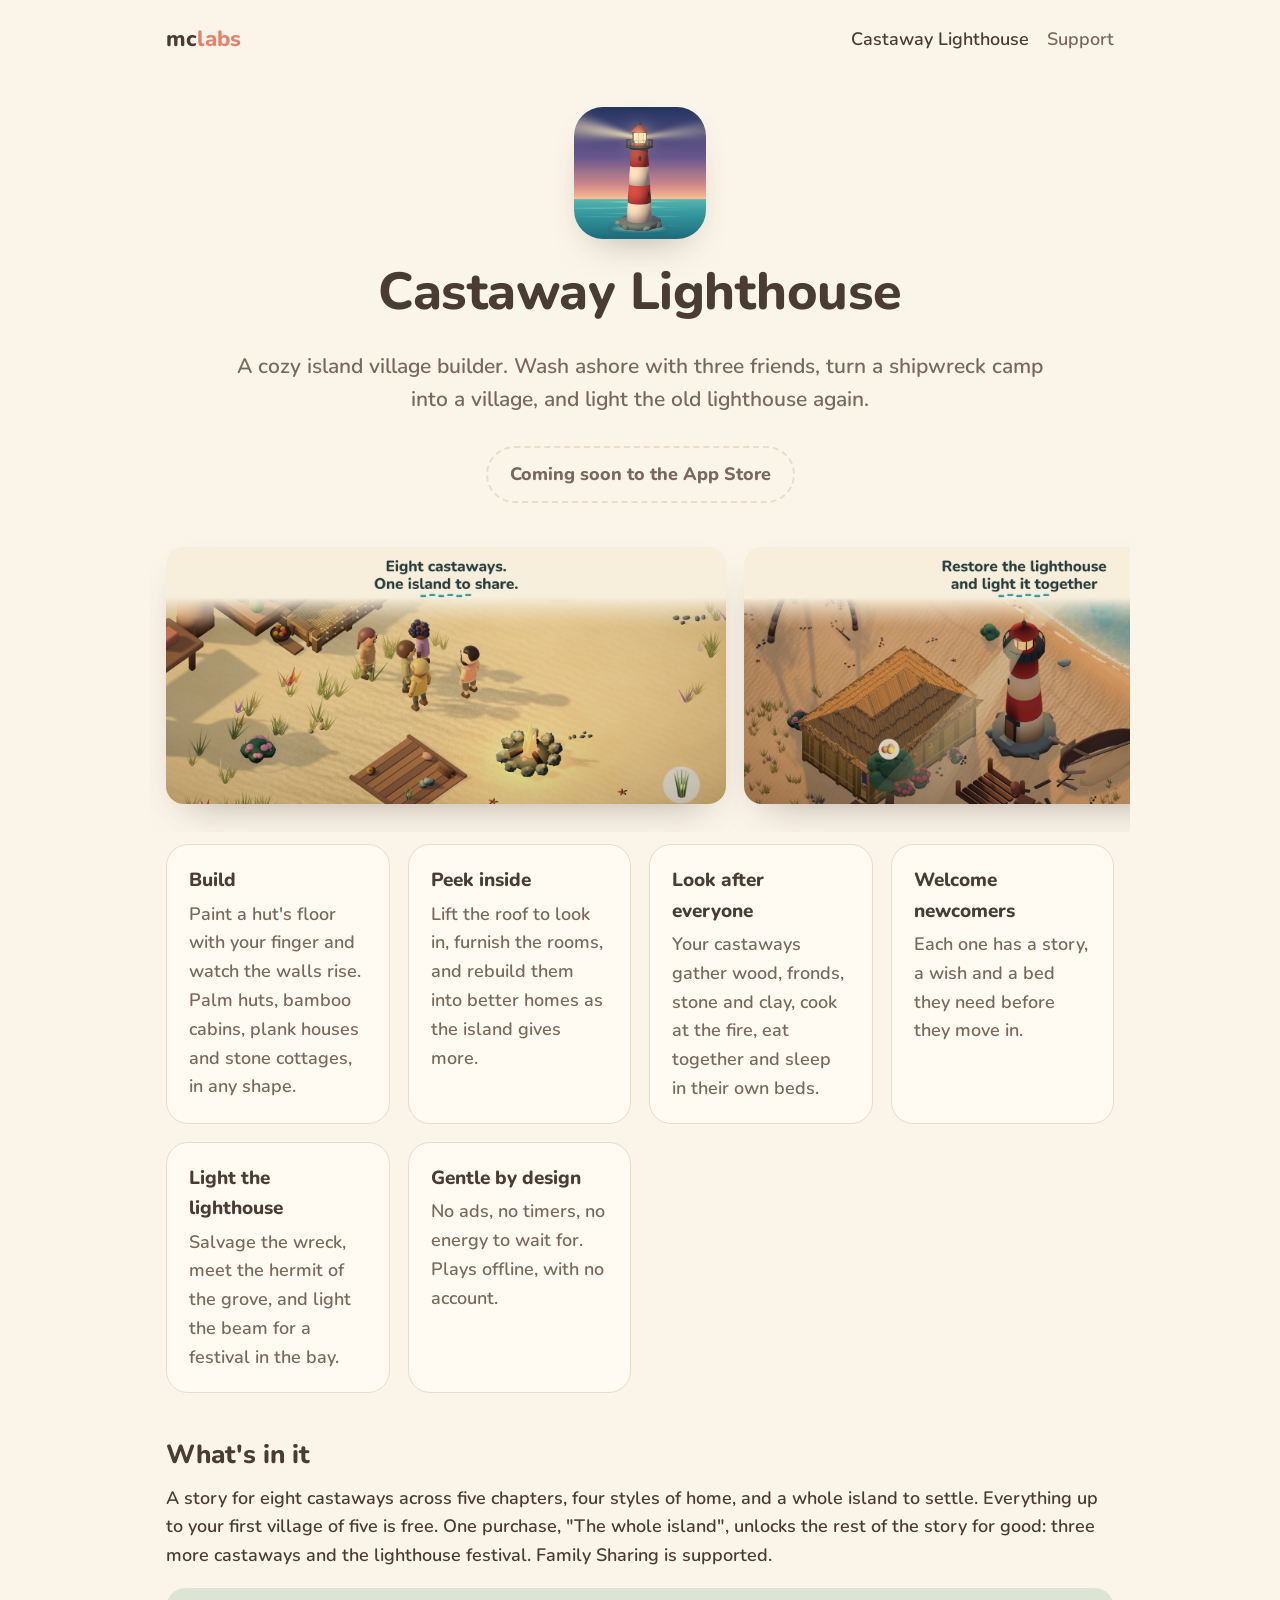
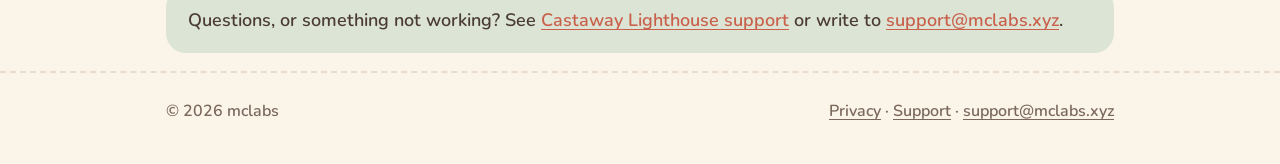
==== docs/castaway/index.html @ 145c9c52 "Castaway Lighthouse: game page, privacy policy and support page; wide screenshot frames Co-Authored-" ====
<!doctype html>
<html lang="en">
<head>
<meta charset="utf-8">
<meta name="viewport" content="width=device-width, initial-scale=1">
<title>Castaway Lighthouse</title>
<meta name="description" content="Castaway Lighthouse: a cozy island village builder. Wash ashore with three friends, build huts, welcome newcomers and light the old lighthouse again.">
<meta property="og:title" content="Castaway Lighthouse">
<meta property="og:description" content="Wash ashore with three friends, turn a shipwreck camp into a village, and light the old lighthouse again.">
<meta property="og:image" content="https://apps.mclabs.xyz/castaway/img/share.jpg">
<link rel="icon" href="img/favicon.png">
<link rel="apple-touch-icon" href="img/icon-180.png">
<link rel="stylesheet" href="../assets/style.css">
</head>
<body>
<header class="site"><div class="wrap">
  <a class="brand" href="../">mc<span>labs</span></a>
  <nav><a href="./" aria-current="page">Castaway Lighthouse</a><a href="support/">Support</a></nav>
</div></header>

<main class="wrap">
  <section class="game-head">
    <img class="icon" src="img/icon.png" width="132" height="132" alt="The Castaway Lighthouse app icon: a red and white lighthouse sending its beam over a dusk sea">
    <h1>Castaway Lighthouse</h1>
    <p class="lead">A cozy island village builder. Wash ashore with three friends, turn a shipwreck camp into a village, and light the old lighthouse again.</p>
    <div class="badges">
      <!-- After launch, swap this for Apple's official badge linking to the listing. -->
      <span class="badge soon">Coming soon to the App Store</span>
    </div>
  </section>

  <div class="shots wide" aria-label="Screenshots">
    <img src="img/shot-1.jpg" width="1434" height="660" alt="Five castaways chatting on the beach by the campfire: Eight castaways. One island to share.">
    <img src="img/shot-2.jpg" width="1434" height="660" alt="A thatched hut beside the red and white lighthouse on the shore: Restore the lighthouse and light it together.">
    <img src="img/shot-3.jpg" width="1434" height="660" alt="Two woven huts with their roofs lifted, showing the beds inside: Build homes where friends live.">
    <img src="img/shot-4.jpg" width="1434" height="660" alt="Two thatched huts by the sea next to the wrecked boat: Watch your village grow by the sea.">
    <img src="img/shot-5.jpg" width="1434" height="660" alt="The village, the dock and the shipwreck below the lighthouse: Salvage the wreck, uncover its story.">
  </div>

  <ul class="features">
    <li><strong>Build</strong><span>Paint a hut's floor with your finger and watch the walls rise. Palm huts, bamboo cabins, plank houses and stone cottages, in any shape.</span></li>
    <li><strong>Peek inside</strong><span>Lift the roof to look in, furnish the rooms, and rebuild them into better homes as the island gives more.</span></li>
    <li><strong>Look after everyone</strong><span>Your castaways gather wood, fronds, stone and clay, cook at the fire, eat together and sleep in their own beds.</span></li>
    <li><strong>Welcome newcomers</strong><span>Each one has a story, a wish and a bed they need before they move in.</span></li>
    <li><strong>Light the lighthouse</strong><span>Salvage the wreck, meet the hermit of the grove, and light the beam for a festival in the bay.</span></li>
    <li><strong>Gentle by design</strong><span>No ads, no timers, no energy to wait for. Plays offline, with no account.</span></li>
  </ul>

  <h2>What's in it</h2>
  <p>A story for eight castaways across five chapters, four styles of home, and a whole island to settle. Everything up to your first village of five is free. One purchase, "The whole island", unlocks the rest of the story for good: three more castaways and the lighthouse festival. Family Sharing is supported.</p>

  <p class="note">Questions, or something not working? See <a href="support/">Castaway Lighthouse support</a> or write to <a href="mailto:support@mclabs.xyz">support@mclabs.xyz</a>.</p>
</main>

<footer class="site"><div class="wrap">
  <span>© 2026 mclabs</span>
  <span><a href="privacy/">Privacy</a> · <a href="support/">Support</a> · <a href="mailto:support@mclabs.xyz">support@mclabs.xyz</a></span>
</div></footer>
</body>
</html>
---- docs/assets/style.css ----
/* mclabs.xyz: one stylesheet for every page. No third-party requests: the fonts are self-hosted Nunito (OFL). */
@font-face { font-family: "Nunito"; font-weight: 600; font-display: swap; src: url("fonts/nunito-semibold.woff") format("woff"); }
@font-face { font-family: "Nunito"; font-weight: 800; font-display: swap; src: url("fonts/nunito-extrabold.woff") format("woff"); }

:root {
  --bg: #fbf4e8;
  --surface: #fffaf2;
  --ink: #4a3b33;
  --ink-soft: #7a685c;
  --coral: #e9806b;
  --coral-deep: #c9604c;
  --sage: #dce5d5;
  --sage-deep: #6e9a7a;
  --line: #eadccb;
  --shadow: 0 18px 40px -22px rgba(74, 59, 51, 0.45);
  color-scheme: light;
}
@media (prefers-color-scheme: dark) {
  :root:not([data-theme="light"]) {
    --bg: #2b231f;
    --surface: #352b26;
    --ink: #f6ead9;
    --ink-soft: #cdbba8;
    --coral: #f0927e;
    --coral-deep: #f4a693;
    --sage: #3a4537;
    --sage-deep: #9cc3a5;
    --line: #4a3d35;
    --shadow: 0 18px 40px -22px rgba(0, 0, 0, 0.7);
    color-scheme: dark;
  }
}

* { box-sizing: border-box; }
html { -webkit-text-size-adjust: 100%; }
body {
  margin: 0;
  background: var(--bg);
  color: var(--ink);
  font: 600 18px/1.6 "Nunito", ui-rounded, "SF Pro Rounded", system-ui, -apple-system, "Segoe UI", sans-serif;
}
a { color: var(--coral-deep); text-underline-offset: 3px; }
a:hover { color: var(--coral); }
img { max-width: 100%; height: auto; display: block; }
h1, h2, h3 { font-weight: 800; line-height: 1.2; margin: 0 0 0.5em; }
h1 { font-size: clamp(34px, 6vw, 52px); letter-spacing: -0.01em; }
h2 { font-size: 26px; margin-top: 1.8em; }
h3 { font-size: 20px; margin-top: 1.4em; }
p, ul, ol { margin: 0 0 1em; }
li { margin-bottom: 0.35em; }

.wrap { max-width: 980px; margin: 0 auto; padding: 0 16px; }
.narrow { max-width: 720px; }

/* A short running stitch, the game's sewn-on label motif. */
.stitch { display: block; width: 150px; height: 6px; margin: 14px 0 26px;
  background: repeating-linear-gradient(90deg, var(--coral) 0 18px, transparent 18px 28px); border-radius: 3px; }
.center .stitch { margin-left: auto; margin-right: auto; }

header.site { padding: 22px 0; }
header.site .wrap { display: flex; align-items: center; justify-content: space-between; gap: 16px; }
.brand { font-weight: 800; font-size: 22px; color: var(--ink); text-decoration: none; letter-spacing: 0.01em; }
.brand span { color: var(--coral); }
nav a { color: var(--ink-soft); text-decoration: none; margin-left: 18px; }
nav a:hover, nav a[aria-current="page"] { color: var(--ink); }

main { padding-bottom: 48px; }
.hero { padding: 36px 0 24px; }
.lead { font-size: 21px; color: var(--ink-soft); max-width: 40em; }
.center { text-align: center; }
.center .lead { margin-left: auto; margin-right: auto; }

.games { display: grid; gap: 22px; }
.game { display: grid; grid-template-columns: 140px 1fr; gap: 28px; align-items: center;
  background: var(--surface); border: 2px dashed var(--line); border-radius: 28px; padding: 28px; box-shadow: var(--shadow);
  color: inherit; text-decoration: none; }
.game:hover { border-color: var(--coral); color: inherit; }
.game h2 { margin: 0 0 6px; font-size: 28px; }
.game p { margin: 0; color: var(--ink-soft); }
.icon { border-radius: 22%; box-shadow: var(--shadow); }

.game-head { display: flex; flex-direction: column; align-items: center; text-align: center; padding: 28px 0 8px; }
.game-head .icon { width: 132px; margin-bottom: 22px; }
.badges { display: flex; flex-wrap: wrap; gap: 12px; justify-content: center; margin: 8px 0 0; }
.badge { display: inline-block; padding: 12px 22px; border-radius: 999px; background: var(--ink); color: var(--bg); font-weight: 800; text-decoration: none; }
.badge.soon { background: transparent; color: var(--ink-soft); border: 2px dashed var(--line); }

.shots { display: flex; gap: 18px; overflow-x: auto; scroll-snap-type: x mandatory; padding: 18px 16px 28px; margin: 18px -16px 0;
  -webkit-overflow-scrolling: touch; }
.shots img { flex: 0 0 auto; width: min(260px, 70vw); border-radius: 26px; box-shadow: var(--shadow); scroll-snap-align: center; }
/* Landscape games: wider frames, a smaller corner radius to match. */
.shots.wide img { width: min(560px, 86vw); border-radius: 18px; }

.features { display: grid; grid-template-columns: repeat(auto-fit, minmax(220px, 1fr)); gap: 18px; margin-top: 12px; padding: 0; list-style: none; }
.features li { background: var(--surface); border-radius: 22px; padding: 20px 22px; margin: 0; border: 1px solid var(--line); }
.features strong { display: block; font-weight: 800; font-size: 19px; margin-bottom: 4px; }
.features span { color: var(--ink-soft); }

.note { background: var(--sage); border-radius: 20px; padding: 18px 22px; }
.doc h2 { font-size: 23px; }
.doc .updated { color: var(--ink-soft); }
details { background: var(--surface); border: 1px solid var(--line); border-radius: 18px; padding: 14px 20px; margin-bottom: 12px; }
summary { font-weight: 800; cursor: pointer; }
details[open] summary { margin-bottom: 8px; }
details p:last-child, details ol:last-child, details ul:last-child { margin-bottom: 0; }

footer.site { border-top: 2px dashed var(--line); padding: 26px 0 40px; color: var(--ink-soft); font-size: 16px; }
footer.site .wrap { display: flex; flex-wrap: wrap; gap: 10px 22px; justify-content: space-between; }
footer.site a { color: var(--ink-soft); }

@media (max-width: 560px) {
  body { font-size: 17px; }
  .game { grid-template-columns: 1fr; text-align: center; justify-items: center; padding: 24px 18px; }
  .game .icon { width: 112px; }
  nav a { margin-left: 12px; }
}
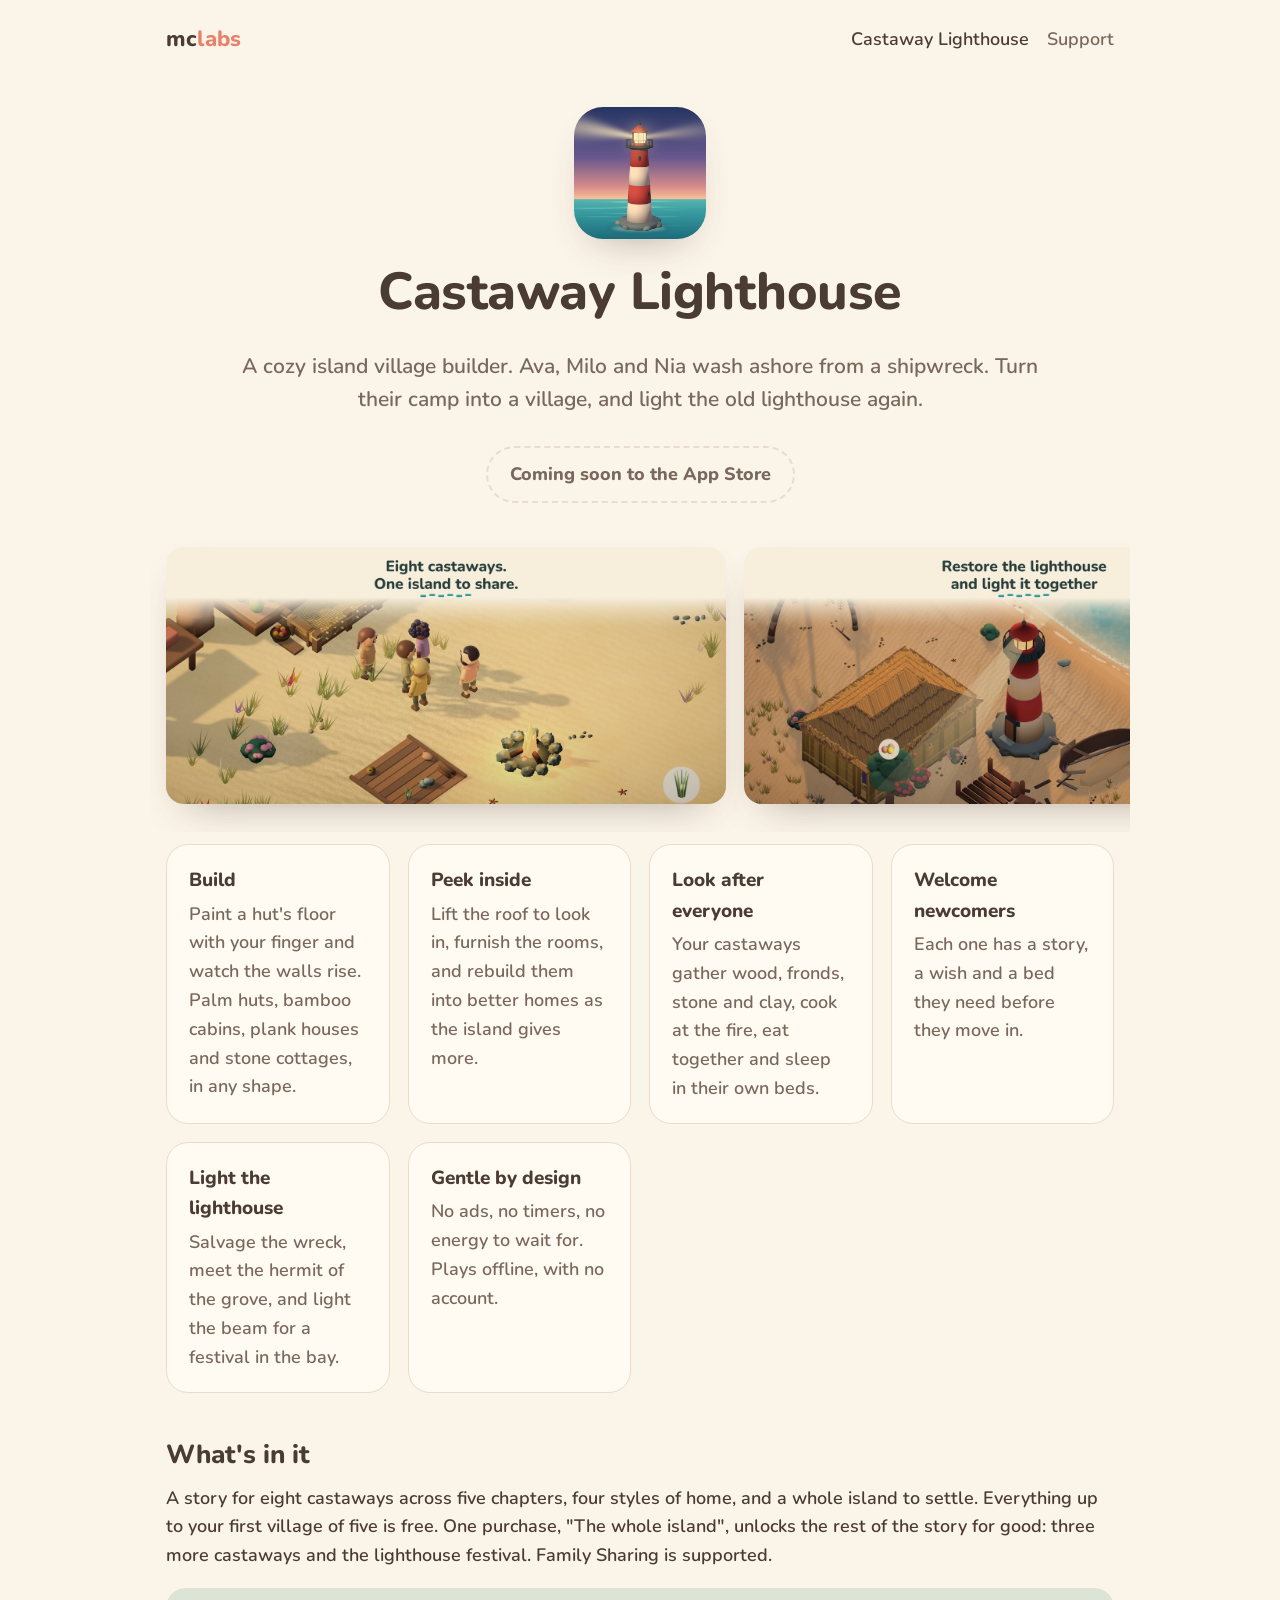
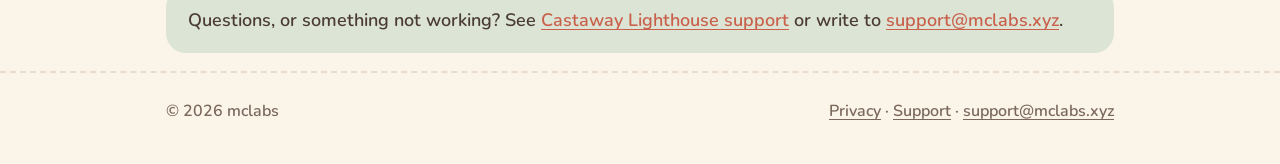
==== commit 1f9079ba: "Castaway: the starting three are Ava, Milo and Nia; first_newcomer and offer_moment events Co-Author" ====
--- a/docs/castaway/index.html
+++ b/docs/castaway/index.html
@@ -4,9 +4,9 @@
 <meta charset="utf-8">
 <meta name="viewport" content="width=device-width, initial-scale=1">
 <title>Castaway Lighthouse</title>
-<meta name="description" content="Castaway Lighthouse: a cozy island village builder. Wash ashore with three friends, build huts, welcome newcomers and light the old lighthouse again.">
+<meta name="description" content="Castaway Lighthouse: a cozy island village builder. Ava, Milo and Nia wash ashore from a shipwreck. Build huts, welcome newcomers and light the old lighthouse again.">
 <meta property="og:title" content="Castaway Lighthouse">
-<meta property="og:description" content="Wash ashore with three friends, turn a shipwreck camp into a village, and light the old lighthouse again.">
+<meta property="og:description" content="Ava, Milo and Nia wash ashore from a shipwreck. Turn their camp into a village, and light the old lighthouse again.">
 <meta property="og:image" content="https://apps.mclabs.xyz/castaway/img/share.jpg">
 <link rel="icon" href="img/favicon.png">
 <link rel="apple-touch-icon" href="img/icon-180.png">
@@ -22,7 +22,7 @@
   <section class="game-head">
     <img class="icon" src="img/icon.png" width="132" height="132" alt="The Castaway Lighthouse app icon: a red and white lighthouse sending its beam over a dusk sea">
     <h1>Castaway Lighthouse</h1>
-    <p class="lead">A cozy island village builder. Wash ashore with three friends, turn a shipwreck camp into a village, and light the old lighthouse again.</p>
+    <p class="lead">A cozy island village builder. Ava, Milo and Nia wash ashore from a shipwreck. Turn their camp into a village, and light the old lighthouse again.</p>
     <div class="badges">
       <!-- After launch, swap this for Apple's official badge linking to the listing. -->
       <span class="badge soon">Coming soon to the App Store</span>
